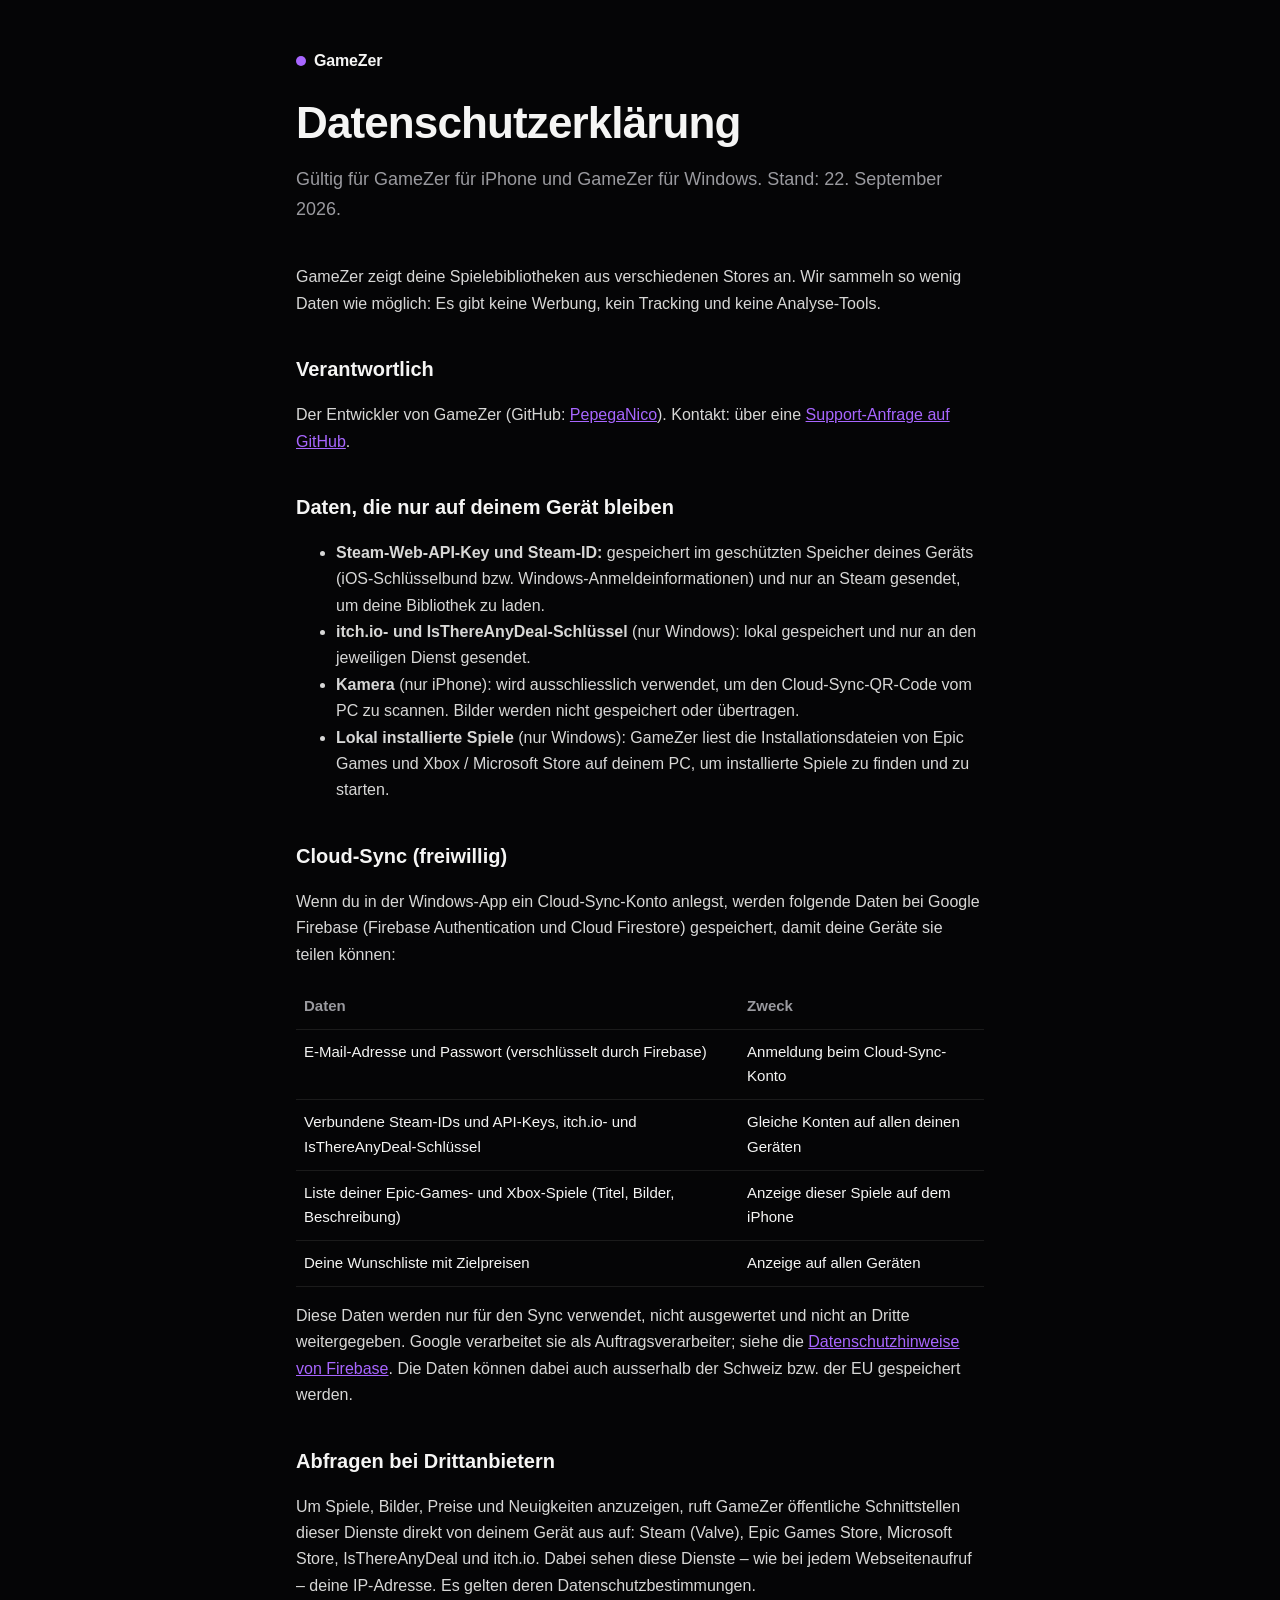
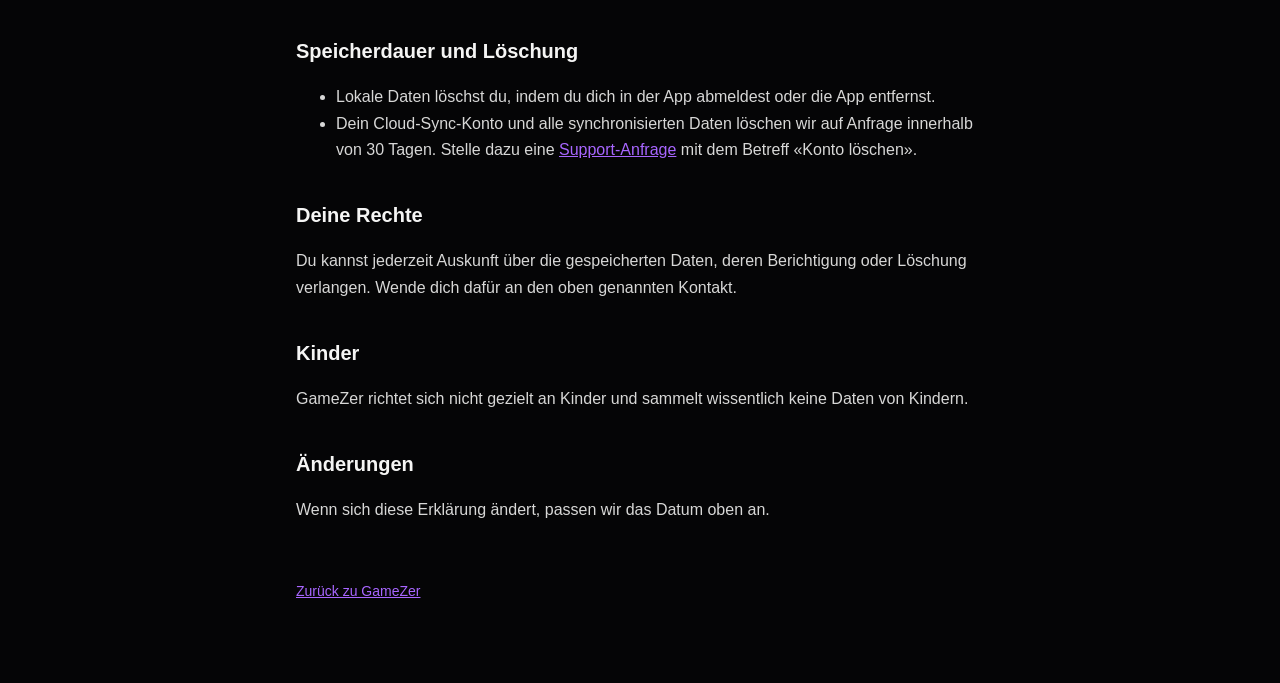
==== privacy.html @ ac1fba1a "Add GameZer support and privacy policy pages Static pages for GitHub Pages: support/FAQ (index.html)" ====
<!doctype html>
<html lang="de">
<head>
  <meta charset="utf-8">
  <meta name="viewport" content="width=device-width, initial-scale=1">
  <title>GameZer – Datenschutz</title>
  <meta name="description" content="Datenschutzerklärung für GameZer (iPhone und Windows).">
  <link rel="stylesheet" href="style.css">
</head>
<body>
<main>
  <header>
    <a class="brand" href="./">GameZer</a>
    <h1>Datenschutzerklärung</h1>
    <p class="lead">Gültig für GameZer für iPhone und GameZer für Windows. Stand: 22. September 2026.</p>
  </header>

  <p>GameZer zeigt deine Spielebibliotheken aus verschiedenen Stores an. Wir sammeln so wenig Daten wie möglich: Es gibt keine Werbung, kein Tracking und keine Analyse-Tools.</p>

  <h2>Verantwortlich</h2>
  <p>Der Entwickler von GameZer (GitHub: <a href="https://github.com/PepegaNico">PepegaNico</a>). Kontakt: über eine <a href="https://github.com/PepegaNico/gamelib/issues/new">Support-Anfrage auf GitHub</a>.</p>

  <h2>Daten, die nur auf deinem Gerät bleiben</h2>
  <ul>
    <li><strong>Steam-Web-API-Key und Steam-ID:</strong> gespeichert im geschützten Speicher deines Geräts (iOS-Schlüsselbund bzw. Windows-Anmeldeinformationen) und nur an Steam gesendet, um deine Bibliothek zu laden.</li>
    <li><strong>itch.io- und IsThereAnyDeal-Schlüssel</strong> (nur Windows): lokal gespeichert und nur an den jeweiligen Dienst gesendet.</li>
    <li><strong>Kamera</strong> (nur iPhone): wird ausschliesslich verwendet, um den Cloud-Sync-QR-Code vom PC zu scannen. Bilder werden nicht gespeichert oder übertragen.</li>
    <li><strong>Lokal installierte Spiele</strong> (nur Windows): GameZer liest die Installationsdateien von Epic Games und Xbox / Microsoft Store auf deinem PC, um installierte Spiele zu finden und zu starten.</li>
  </ul>

  <h2>Cloud-Sync (freiwillig)</h2>
  <p>Wenn du in der Windows-App ein Cloud-Sync-Konto anlegst, werden folgende Daten bei Google Firebase (Firebase Authentication und Cloud Firestore) gespeichert, damit deine Geräte sie teilen können:</p>
  <div class="table-wrap">
    <table>
      <tr><th>Daten</th><th>Zweck</th></tr>
      <tr><td>E-Mail-Adresse und Passwort (verschlüsselt durch Firebase)</td><td>Anmeldung beim Cloud-Sync-Konto</td></tr>
      <tr><td>Verbundene Steam-IDs und API-Keys, itch.io- und IsThereAnyDeal-Schlüssel</td><td>Gleiche Konten auf allen deinen Geräten</td></tr>
      <tr><td>Liste deiner Epic-Games- und Xbox-Spiele (Titel, Bilder, Beschreibung)</td><td>Anzeige dieser Spiele auf dem iPhone</td></tr>
      <tr><td>Deine Wunschliste mit Zielpreisen</td><td>Anzeige auf allen Geräten</td></tr>
    </table>
  </div>
  <p>Diese Daten werden nur für den Sync verwendet, nicht ausgewertet und nicht an Dritte weitergegeben. Google verarbeitet sie als Auftragsverarbeiter; siehe die <a href="https://firebase.google.com/support/privacy">Datenschutzhinweise von Firebase</a>. Die Daten können dabei auch ausserhalb der Schweiz bzw. der EU gespeichert werden.</p>

  <h2>Abfragen bei Drittanbietern</h2>
  <p>Um Spiele, Bilder, Preise und Neuigkeiten anzuzeigen, ruft GameZer öffentliche Schnittstellen dieser Dienste direkt von deinem Gerät aus auf: Steam (Valve), Epic Games Store, Microsoft Store, IsThereAnyDeal und itch.io. Dabei sehen diese Dienste – wie bei jedem Webseitenaufruf – deine IP-Adresse. Es gelten deren Datenschutzbestimmungen.</p>

  <h2>Speicherdauer und Löschung</h2>
  <ul>
    <li>Lokale Daten löschst du, indem du dich in der App abmeldest oder die App entfernst.</li>
    <li>Dein Cloud-Sync-Konto und alle synchronisierten Daten löschen wir auf Anfrage innerhalb von 30 Tagen. Stelle dazu eine <a href="https://github.com/PepegaNico/gamelib/issues/new">Support-Anfrage</a> mit dem Betreff «Konto löschen».</li>
  </ul>

  <h2>Deine Rechte</h2>
  <p>Du kannst jederzeit Auskunft über die gespeicherten Daten, deren Berichtigung oder Löschung verlangen. Wende dich dafür an den oben genannten Kontakt.</p>

  <h2>Kinder</h2>
  <p>GameZer richtet sich nicht gezielt an Kinder und sammelt wissentlich keine Daten von Kindern.</p>

  <h2>Änderungen</h2>
  <p>Wenn sich diese Erklärung ändert, passen wir das Datum oben an.</p>

  <footer>
    <a href="./">Zurück zu GameZer</a>
  </footer>
</main>
</body>
</html>
---- style.css ----
:root {
  --bg: #050506;
  --surface: #0d0d10;
  --surface-high: #17171b;
  --text: #f5f5f4;
  --muted: #9a9a9f;
  --accent: #a866ff;
  --border: rgba(245, 245, 244, 0.09);
}

* { box-sizing: border-box; }

body {
  margin: 0;
  background: var(--bg);
  color: var(--text);
  font: 16px/1.65 -apple-system, BlinkMacSystemFont, "Segoe UI", Roboto, sans-serif;
}

main {
  max-width: 720px;
  margin: 0 auto;
  padding: 48px 16px 80px;
}

header { margin-bottom: 40px; }

.brand {
  display: inline-flex;
  align-items: center;
  gap: 8px;
  font-weight: 800;
  letter-spacing: -0.01em;
  color: var(--text);
  text-decoration: none;
}

.brand::before {
  content: "";
  width: 10px;
  height: 10px;
  border-radius: 50%;
  background: var(--accent);
}

h1 {
  font-size: clamp(32px, 7vw, 44px);
  line-height: 1.1;
  letter-spacing: -0.02em;
  margin: 24px 0 8px;
}

h2 {
  font-size: 20px;
  margin: 36px 0 8px;
}

p, li { color: rgba(245, 245, 244, 0.88); }

.lead { color: var(--muted); font-size: 18px; }

a { color: var(--accent); }

.card {
  background: var(--surface);
  border: 1px solid var(--border);
  border-radius: 16px;
  padding: 20px 22px;
  margin: 16px 0;
}

.button {
  display: inline-block;
  background: var(--accent);
  color: var(--bg);
  font-weight: 700;
  padding: 12px 22px;
  border-radius: 999px;
  text-decoration: none;
  margin: 4px 8px 4px 0;
}

.button.secondary {
  background: transparent;
  color: var(--text);
  border: 1px solid var(--border);
}

table {
  width: 100%;
  border-collapse: collapse;
  font-size: 15px;
}

th, td {
  text-align: left;
  vertical-align: top;
  padding: 10px 8px;
  border-bottom: 1px solid var(--border);
}

th { color: var(--muted); font-weight: 600; }

.table-wrap { overflow-x: auto; }

footer {
  margin-top: 56px;
  color: var(--muted);
  font-size: 14px;
}
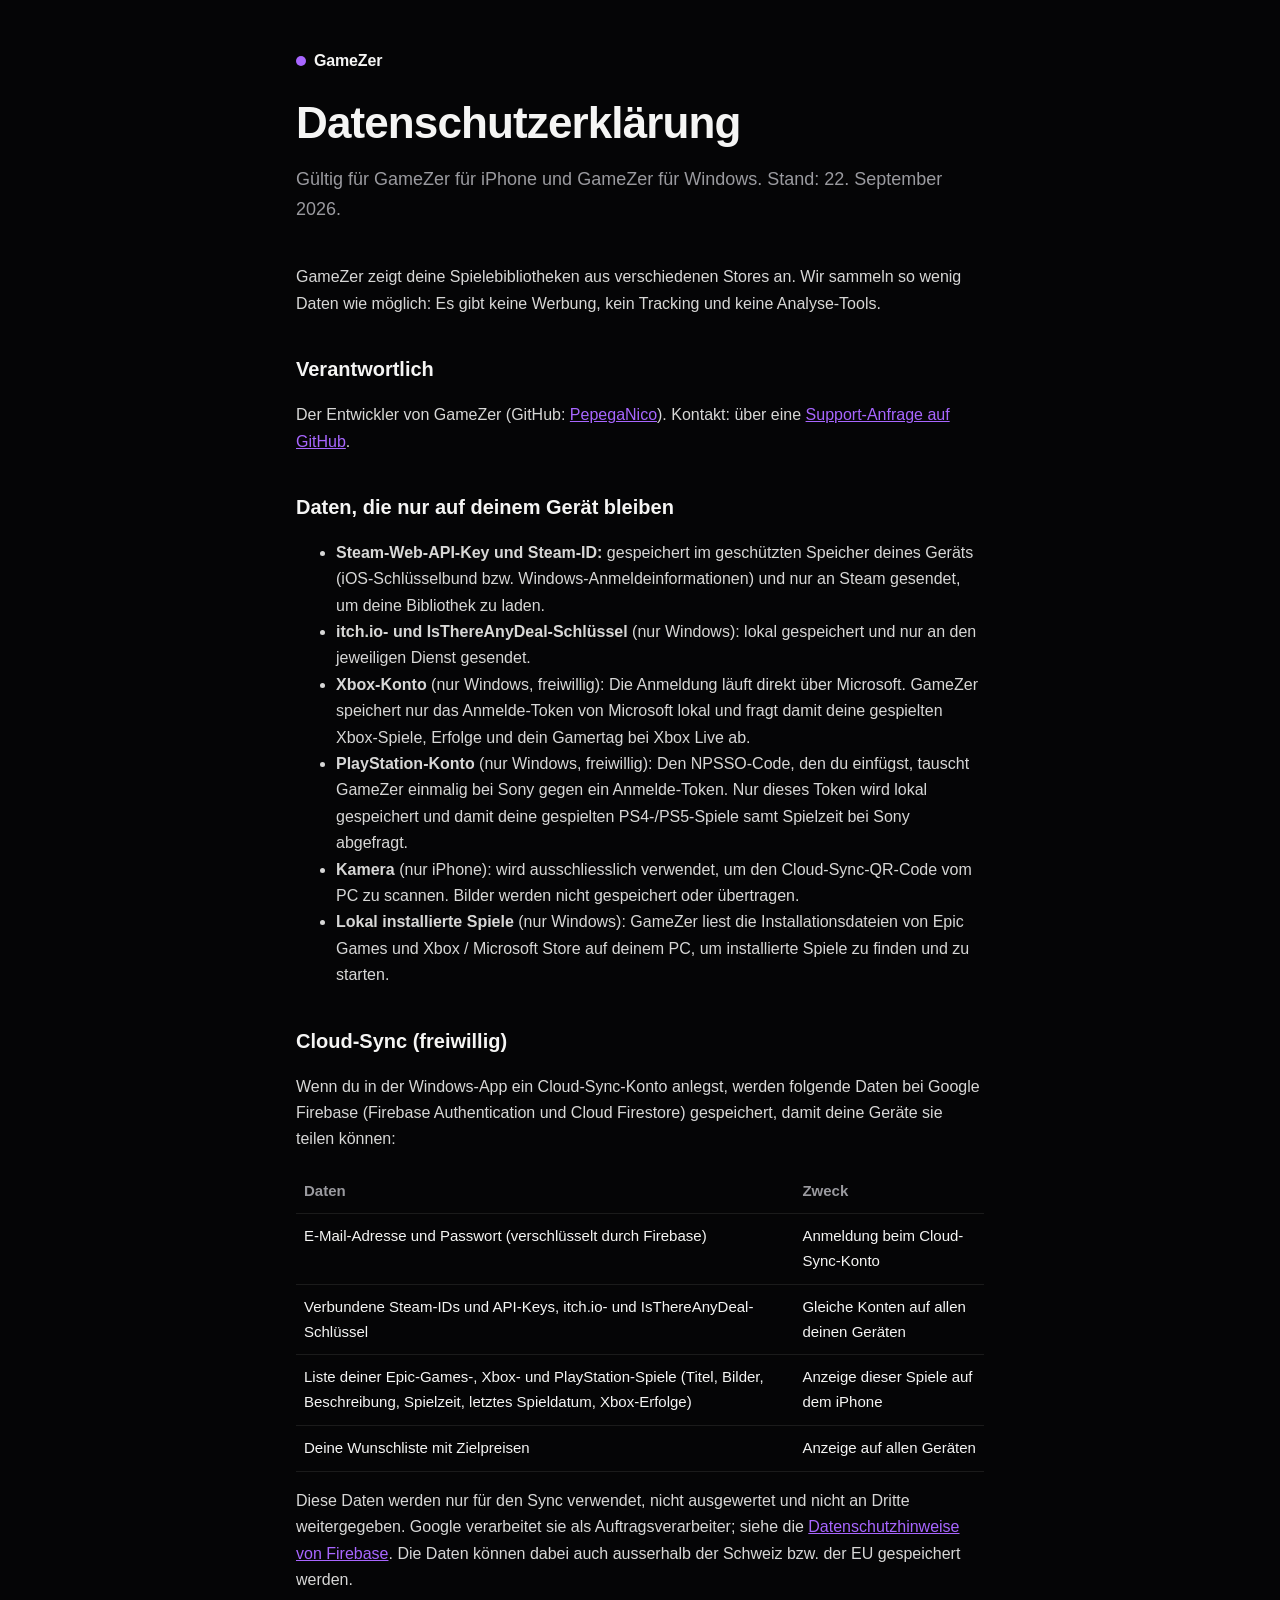
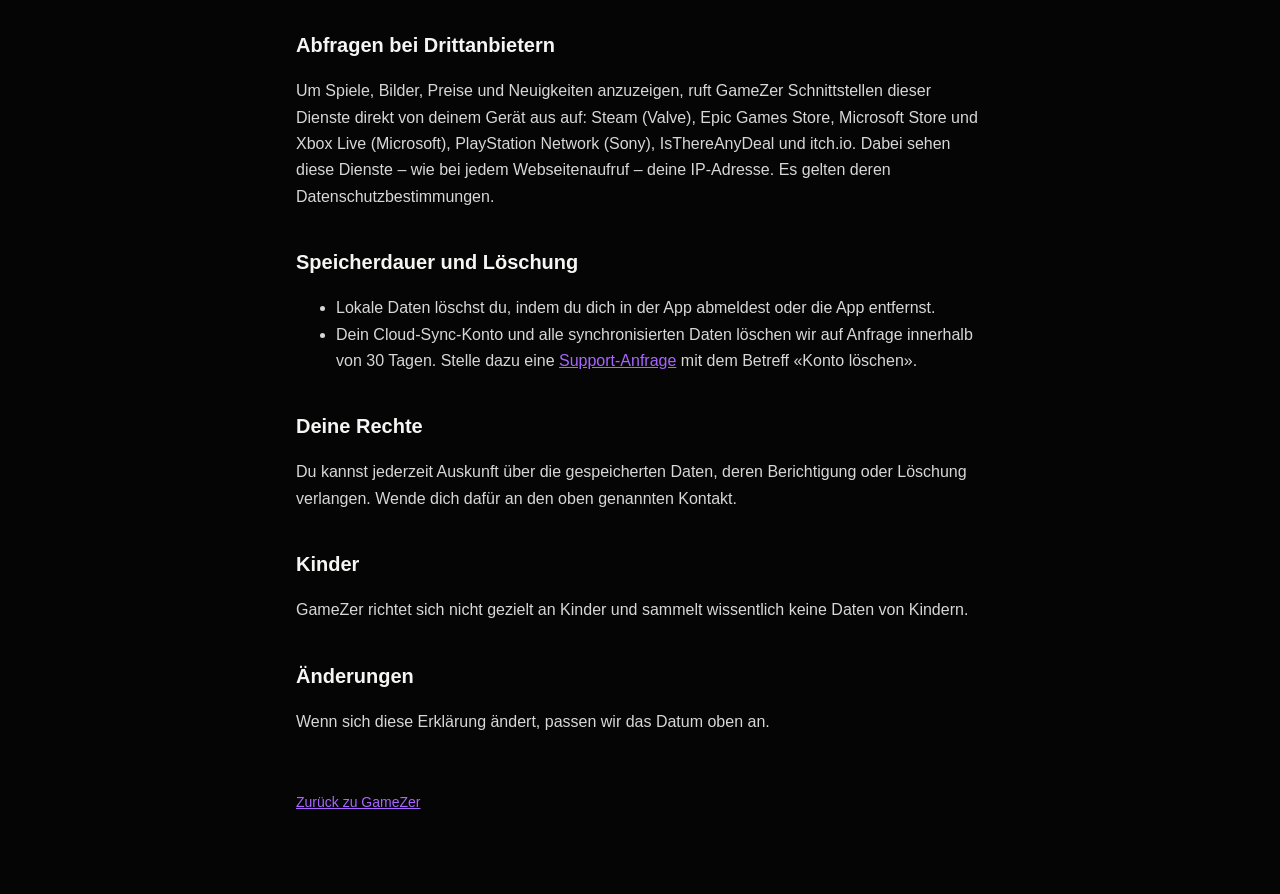
==== commit 0d8fbb14: "Mention Xbox and PlayStation sign-in in privacy policy and FAQ Co-Authored-By: Claude Opus 5.5 <nore" ====
--- a/privacy.html
+++ b/privacy.html
@@ -24,6 +24,8 @@
   <ul>
     <li><strong>Steam-Web-API-Key und Steam-ID:</strong> gespeichert im geschützten Speicher deines Geräts (iOS-Schlüsselbund bzw. Windows-Anmeldeinformationen) und nur an Steam gesendet, um deine Bibliothek zu laden.</li>
     <li><strong>itch.io- und IsThereAnyDeal-Schlüssel</strong> (nur Windows): lokal gespeichert und nur an den jeweiligen Dienst gesendet.</li>
+    <li><strong>Xbox-Konto</strong> (nur Windows, freiwillig): Die Anmeldung läuft direkt über Microsoft. GameZer speichert nur das Anmelde-Token von Microsoft lokal und fragt damit deine gespielten Xbox-Spiele, Erfolge und dein Gamertag bei Xbox Live ab.</li>
+    <li><strong>PlayStation-Konto</strong> (nur Windows, freiwillig): Den NPSSO-Code, den du einfügst, tauscht GameZer einmalig bei Sony gegen ein Anmelde-Token. Nur dieses Token wird lokal gespeichert und damit deine gespielten PS4-/PS5-Spiele samt Spielzeit bei Sony abgefragt.</li>
     <li><strong>Kamera</strong> (nur iPhone): wird ausschliesslich verwendet, um den Cloud-Sync-QR-Code vom PC zu scannen. Bilder werden nicht gespeichert oder übertragen.</li>
     <li><strong>Lokal installierte Spiele</strong> (nur Windows): GameZer liest die Installationsdateien von Epic Games und Xbox / Microsoft Store auf deinem PC, um installierte Spiele zu finden und zu starten.</li>
   </ul>
@@ -35,14 +37,14 @@
       <tr><th>Daten</th><th>Zweck</th></tr>
       <tr><td>E-Mail-Adresse und Passwort (verschlüsselt durch Firebase)</td><td>Anmeldung beim Cloud-Sync-Konto</td></tr>
       <tr><td>Verbundene Steam-IDs und API-Keys, itch.io- und IsThereAnyDeal-Schlüssel</td><td>Gleiche Konten auf allen deinen Geräten</td></tr>
-      <tr><td>Liste deiner Epic-Games- und Xbox-Spiele (Titel, Bilder, Beschreibung)</td><td>Anzeige dieser Spiele auf dem iPhone</td></tr>
+      <tr><td>Liste deiner Epic-Games-, Xbox- und PlayStation-Spiele (Titel, Bilder, Beschreibung, Spielzeit, letztes Spieldatum, Xbox-Erfolge)</td><td>Anzeige dieser Spiele auf dem iPhone</td></tr>
       <tr><td>Deine Wunschliste mit Zielpreisen</td><td>Anzeige auf allen Geräten</td></tr>
     </table>
   </div>
   <p>Diese Daten werden nur für den Sync verwendet, nicht ausgewertet und nicht an Dritte weitergegeben. Google verarbeitet sie als Auftragsverarbeiter; siehe die <a href="https://firebase.google.com/support/privacy">Datenschutzhinweise von Firebase</a>. Die Daten können dabei auch ausserhalb der Schweiz bzw. der EU gespeichert werden.</p>
 
   <h2>Abfragen bei Drittanbietern</h2>
-  <p>Um Spiele, Bilder, Preise und Neuigkeiten anzuzeigen, ruft GameZer öffentliche Schnittstellen dieser Dienste direkt von deinem Gerät aus auf: Steam (Valve), Epic Games Store, Microsoft Store, IsThereAnyDeal und itch.io. Dabei sehen diese Dienste – wie bei jedem Webseitenaufruf – deine IP-Adresse. Es gelten deren Datenschutzbestimmungen.</p>
+  <p>Um Spiele, Bilder, Preise und Neuigkeiten anzuzeigen, ruft GameZer Schnittstellen dieser Dienste direkt von deinem Gerät aus auf: Steam (Valve), Epic Games Store, Microsoft Store und Xbox Live (Microsoft), PlayStation Network (Sony), IsThereAnyDeal und itch.io. Dabei sehen diese Dienste – wie bei jedem Webseitenaufruf – deine IP-Adresse. Es gelten deren Datenschutzbestimmungen.</p>
 
   <h2>Speicherdauer und Löschung</h2>
   <ul>
